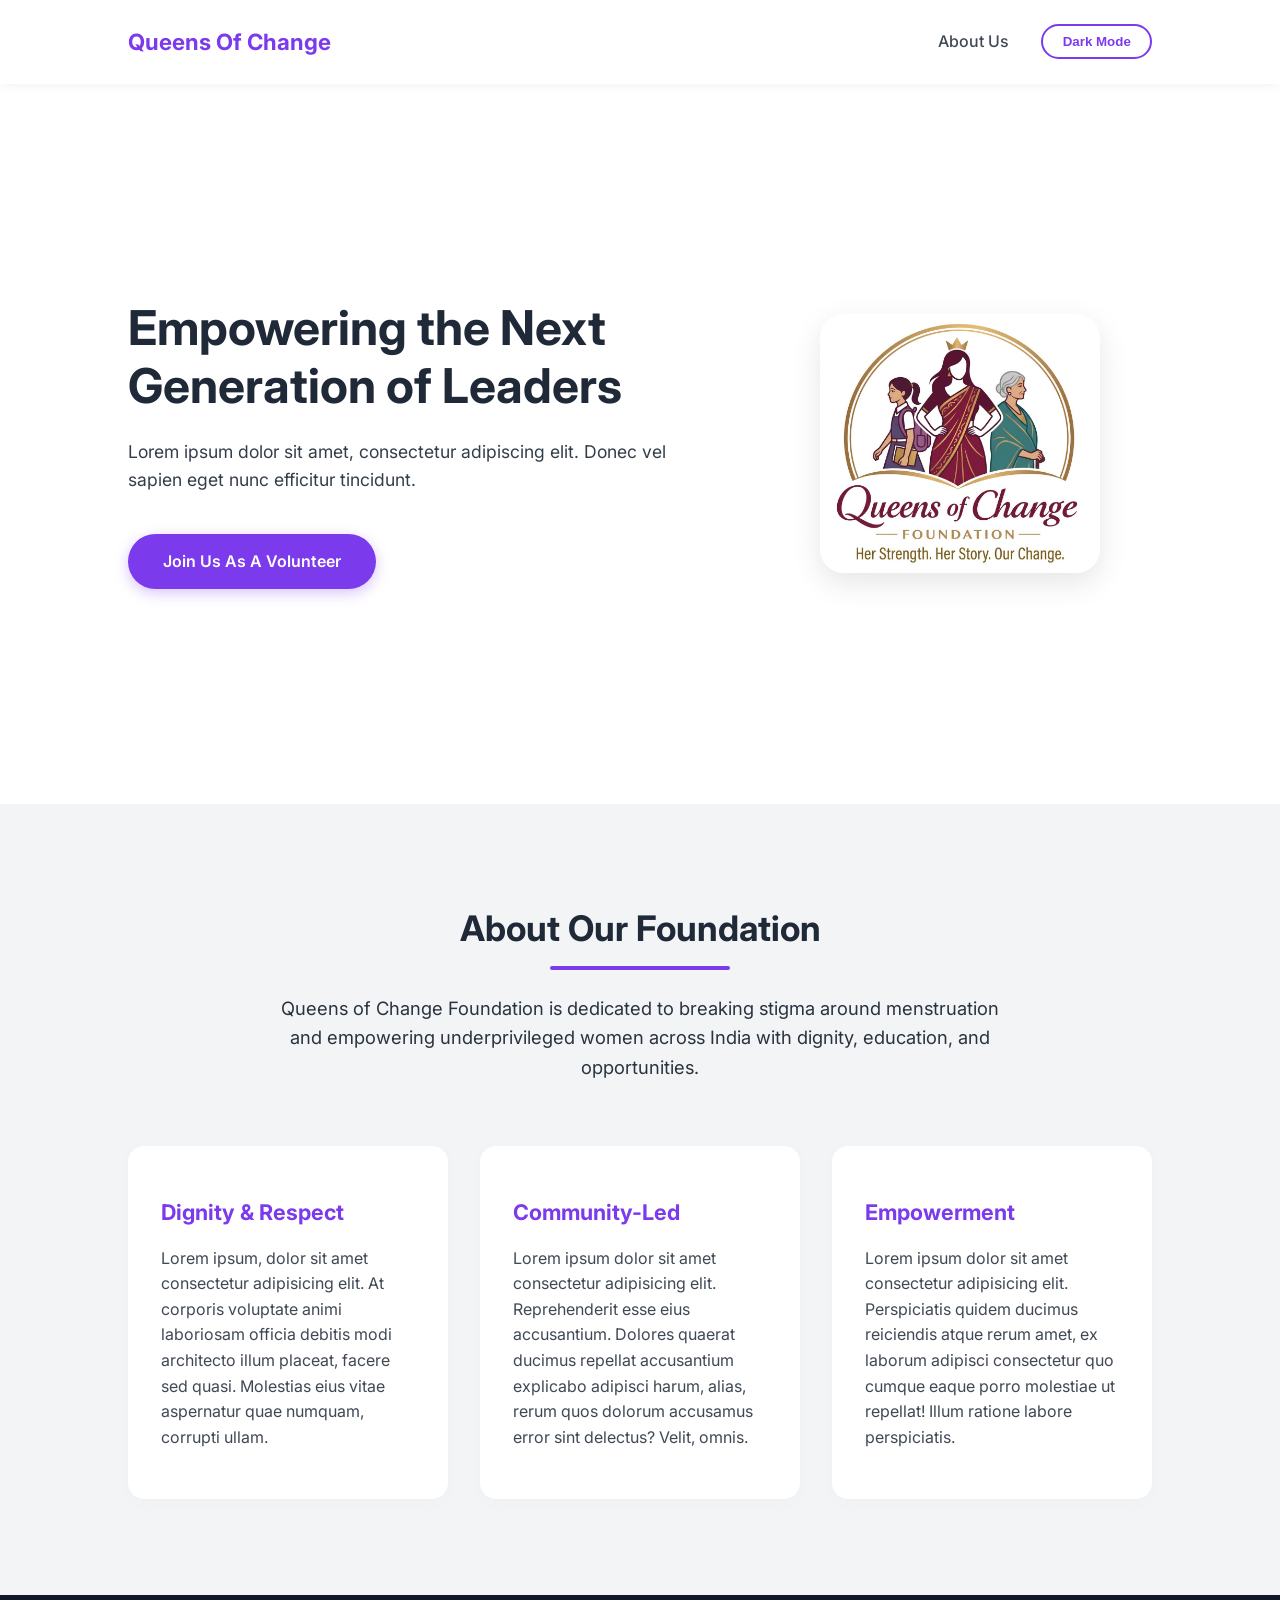
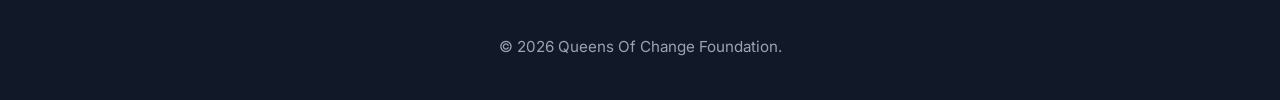
==== Index.HTML @ 7a83f517 "Add files via upload" ====
<!DOCTYPE html>
<html lang="en">
<head>
    <meta charset="UTF-8">
    <meta name="viewport" content="width=device-width, initial-scale=1.0">
    <title>Queens Of Change Foundation</title>
    <link rel="preconnect" href="https://fonts.googleapis.com">
    <link rel="preconnect" href="https://fonts.gstatic.com" crossorigin>
    <link href="https://fonts.googleapis.com/css2?family=Inter:wght@300;400;600;700&display=swap" rel="stylesheet">
    <link rel="stylesheet" href="Style.css">
</head>
<body>
    <header>
        <div class="logo">Queens Of Change</div>
        <nav class="nav-links">
            <a href="#about" class="nav-link">About Us</a>
        </nav>
        <button class="theme-toggle" id="themeToggle" aria-label="Toggle Dark Mode">Dark Mode</button>
    </header>

    <main>
        <section class="hero">
            <div class="hero-content">
                <h1>Empowering the Next Generation of Leaders</h1>
                <p>Lorem ipsum dolor sit amet, consectetur adipiscing elit. Donec vel sapien eget nunc efficitur tincidunt.
                </p>
                <a href="volunteer.html" class="cta-btn">Join Us As A Volunteer</a>
            </div>

            <div class="hero-image">
                <img src="QOC LOGO.jpeg" alt="Queens Of Change Foundation Logo" />
            </div>
        </section>

        <section class="about" id="about">
            <h2 class="section-title">About Our Foundation</h2>
            <p class="about-text">
                Queens of Change Foundation is dedicated to breaking stigma around menstruation and empowering underprivileged women across India with dignity, education, and opportunities.
            </p>

            <div class="cards-container">
                <div class="card">
                    <h3>Dignity & Respect</h3>
                    <p>Lorem ipsum, dolor sit amet consectetur adipisicing elit. At corporis voluptate animi laboriosam officia debitis modi architecto illum placeat, facere sed quasi. Molestias eius vitae aspernatur quae numquam, corrupti ullam.</p>
                </div>
                <div class="card">
                    <h3>Community-Led</h3>
                    <p>Lorem ipsum dolor sit amet consectetur adipisicing elit. Reprehenderit esse eius accusantium. Dolores quaerat ducimus repellat accusantium explicabo adipisci harum, alias, rerum quos dolorum accusamus error sint delectus? Velit, omnis.</p>
                </div>
                <div class="card">
                    <h3>Empowerment</h3>
                    <p>Lorem ipsum dolor sit amet consectetur adipisicing elit. Perspiciatis quidem ducimus reiciendis atque rerum amet, ex laborum adipisci consectetur quo cumque eaque porro molestiae ut repellat! Illum ratione labore perspiciatis.</p>
                </div>
            </div>
        </section>
    </main>

    <footer>
        <p>&copy; 2026 Queens Of Change Foundation.</p>
    </footer>

    <script src="Script.js"></script>
</body>
</html>
---- Style.css ----
:root {
    --bg-color: #ffffff;
    --text-color: #1f2937;
    --primary-color: #7c3aed; 
    --primary-hover: #6d28d9;
    --card-bg: #f3f4f6;
    --card-border: transparent;
    --footer-bg: #111827;
    --footer-text: #9ca3af;
    --transition: all 0.3s cubic-bezier(0.4, 0, 0.2, 1);
}

[data-theme="dark"] {
    --bg-color: #0f172a;
    --text-color: #f1f5f9;
    --primary-color: #a78bfa;
    --primary-hover: #c4b5fd;
    --card-bg: #1e293b;
    --card-border: rgba(255, 255, 255, 0.05);
    --footer-bg: #020617;
    --footer-text: #94a3b8;
}

* {
    box-sizing: border-box;
    margin: 0;
    padding: 0;
}

html {
    scroll-behavior: smooth;
}

body {
    font-family: 'Inter', sans-serif;
    background-color: var(--bg-color);
    color: var(--text-color);
    line-height: 1.6;
    transition: var(--transition);
}

header {
    display: flex;
    justify-content: space-between;
    align-items: center;
    padding: 1.5rem 10%;
    position: sticky;
    top: 0;
    background-color: var(--bg-color);
    z-index: 100;
    box-shadow: 0 2px 10px rgba(0, 0, 0, 0.05);
    transition: var(--transition);
}

.logo {
    font-weight: 700;
    font-size: 1.4rem;
    color: var(--primary-color);
}

.nav-links {
    display: flex;
    gap: 2rem;
    align-items: center;
    margin-left: auto;
    margin-right: 2rem;
}

.nav-link {
    color: var(--text-color);
    text-decoration: none;
    font-weight: 500;
    font-size: 1rem;
    transition: var(--transition);
    opacity: 0.85;
}

.nav-link:hover {
    color: var(--primary-color);
    opacity: 1;
}

.theme-toggle {
    background: none;
    border: 2px solid var(--primary-color);
    color: var(--primary-color);
    padding: 0.5rem 1.2rem;
    border-radius: 20px;
    cursor: pointer;
    font-weight: 600;
    transition: var(--transition);
}

.theme-toggle:hover {
    background-color: var(--primary-color);
    color: var(--bg-color);
}

.hero {
    display: flex;
    align-items: center;
    justify-content: space-between;
    padding: 4rem 10%;
    min-height: 80vh;
    gap: 4rem;
}

.hero-content {
    flex: 1.2;
    max-width: 600px;
}

.hero-content h1 {
    font-size: 3rem;
    line-height: 1.2;
    margin-bottom: 1.5rem;
    font-weight: 700;
}

.hero-content p {
    font-size: 1.1rem;
    margin-bottom: 2.5rem;
    opacity: 0.9;
}

.cta-btn {
    display: inline-block;
    background-color: var(--primary-color);
    color: #fff;
    padding: 0.9rem 2.2rem;
    border-radius: 30px;
    text-decoration: none;
    font-weight: 600;
    transition: var(--transition);
    box-shadow: 0 4px 14px rgba(124, 58, 237, 0.3);
}

.cta-btn:hover {
    background-color: var(--primary-hover);
    transform: translateY(-2px);
    box-shadow: 0 6px 20px rgba(124, 58, 237, 0.4);
}

.hero-image {
    flex: 0.8;
    display: flex;
    justify-content: center;
    align-items: center;
}

.hero-image img {
    width: 100%;
    max-width: 280px;
    height: auto;
    border-radius: 24px;
    box-shadow: 0 10px 30px rgba(0, 0, 0, 0.1);
    animation: float 6s ease-in-out infinite;
}

@keyframes float {
    0%, 100% { transform: translateY(0); }
    50% { transform: translateY(-12px); }
}

.about {
    padding: 6rem 10%;
    background-color: var(--card-bg);
    transition: var(--transition);
    text-align: center;
}

.section-title {
    font-size: 2.2rem;
    margin-bottom: 1.5rem;
    position: relative;
    display: inline-block;
}

.section-title::after {
    content: '';
    display: block;
    width: 50%;
    height: 4px;
    background-color: var(--primary-color);
    margin: 0.6rem auto 0;
    border-radius: 2px;
}

.about-text {
    max-width: 750px;
    margin: 0 auto 4rem;
    font-size: 1.15rem;
    opacity: 0.95;
}

.cards-container {
    display: grid;
    grid-template-columns: repeat(auto-fit, minmax(280px, 1fr));
    gap: 2rem;
}

.card {
    background-color: var(--bg-color);
    padding: 3rem 2rem;
    border-radius: 16px;
    border: 1px solid var(--card-border);
    box-shadow: 0 4px 20px rgba(0, 0, 0, 0.02);
    transition: var(--transition);
    text-align: left;
}

.card:hover {
    transform: translateY(-6px);
    box-shadow: 0 12px 30px rgba(0, 0, 0, 0.08);
}

.card h3 {
    font-size: 1.35rem;
    margin-bottom: 1rem;
    color: var(--primary-color);
}

.card p {
    font-size: 1rem;
    opacity: 0.85;
}

.form-section {
    padding: 5rem 10%;
    min-height: 80vh;
    display: flex;
    justify-content: center;
    align-items: center;
}

.form-container {
    background-color: var(--card-bg);
    border: 1px solid var(--card-border);
    padding: 3.5rem 3rem;
    border-radius: 20px;
    width: 100%;
    max-width: 650px;
    box-shadow: 0 10px 30px rgba(0, 0, 0, 0.02);
    transition: var(--transition);
}

.form-container h2 {
    font-size: 2.2rem;
    margin-bottom: 0.5rem;
    color: var(--text-color);
}

.form-subtitle {
    font-size: 1rem;
    opacity: 0.8;
    margin-bottom: 2.5rem;
    line-height: 1.5;
}

.volunteer-form {
    display: flex;
    flex-direction: column;
    gap: 1.5rem;
}

.form-group {
    display: flex;
    flex-direction: column;
    gap: 0.5rem;
    text-align: left;
}

.form-group label {
    font-size: 0.95rem;
    font-weight: 600;
    color: var(--text-color);
}

.form-group input,
.form-group select,
.form-group textarea {
    width: 100%;
    padding: 0.85rem 1.2rem;
    border-radius: 10px;
    border: 2px solid transparent;
    background-color: var(--bg-color);
    color: var(--text-color);
    font-family: inherit;
    font-size: 1rem;
    transition: var(--transition);
    box-shadow: 0 2px 5px rgba(0,0,0,0.01);
}

.form-group input:hover,
.form-group select:hover,
.form-group textarea:hover {
    border-color: rgba(124, 58, 237, 0.4);
}

[data-theme="dark"] .form-group input:hover,
[data-theme="dark"] .form-group select:hover,
[data-theme="dark"] .form-group textarea:hover {
    border-color: rgba(167, 139, 250, 0.4);
}

.form-group input:focus,
.form-group select:focus,
.form-group textarea:focus {
    outline: none;
    border-color: var(--primary-color);
}

.select-wrapper {
    position: relative;
    width: 100%;
}

.select-wrapper select {
    appearance: none;
    -webkit-appearance: none;
    -moz-appearance: none;
    padding-right: 2.5rem;
    cursor: pointer;
}

.select-wrapper::after {
    content: "";
    position: absolute;
    right: 1.2rem;
    top: 50%;
    transform: translateY(-50%);
    width: 12px;
    height: 12px;
    background-image: url("data:image/svg+xml,%3Csvg xmlns='http://www.w3.org/2000/svg' fill='none' viewBox='0 0 24 24' stroke='%237c3aed' stroke-width='3'%3E%3Cpath stroke-linecap='round' stroke-linejoin='round' d='M19.5 8.25l-7.5 7.5-7.5-7.5'/%3E%3C/svg%3E");
    background-size: contain;
    background-repeat: no-repeat;
    pointer-events: none;
    transition: var(--transition);
}

[data-theme="dark"] .select-wrapper::after {
    background-image: url("data:image/svg+xml,%3Csvg xmlns='http://www.w3.org/2000/svg' fill='none' viewBox='0 0 24 24' stroke='%23a78bfa' stroke-width='3'%3E%3Cpath stroke-linecap='round' stroke-linejoin='round' d='M19.5 8.25l-7.5 7.5-7.5-7.5'/%3E%3C/svg%3E");
}

.char-count {
    font-size: 0.8rem;
    text-align: right;
    margin-top: 0.25rem;
    opacity: 0.6;
}

.submit-btn {
    border: none;
    cursor: pointer;
    font-size: 1rem;
    margin-top: 1rem;
    text-align: center;
}

.success-state {
    text-align: center;
    padding: 2rem 1rem;
    animation: fadeIn 0.5s ease forwards;
}

.success-icon {
    font-size: 4rem;
    color: #10b981;
    margin-bottom: 1.5rem;
    display: inline-block;
    animation: scaleUp 0.4s cubic-bezier(0.175, 0.885, 0.32, 1.275) forwards;
}

.success-state h3 {
    font-size: 1.8rem;
    margin-bottom: 1rem;
}

.success-state p {
    opacity: 0.8;
    line-height: 1.6;
}

@keyframes fadeIn {
    from { opacity: 0; transform: translateY(10px); }
    to { opacity: 1; transform: translateY(0); }
}

@keyframes scaleUp {
    from { transform: scale(0); }
    to { transform: scale(1); }
}


footer {
    background-color: var(--footer-bg);
    color: var(--footer-text);
    text-align: center;
    padding: 2.5rem 1rem;
    font-size: 0.95rem;
    transition: var(--transition);
}

@media (max-width: 968px) {
    .hero { gap: 2rem; }
    .hero-content h1 { font-size: 2.5rem; }
}

@media (max-width: 768px) {
    header { padding: 1rem 5%; }
    .nav-links { gap: 1rem; margin-right: 1rem; }
    .hero {
        flex-direction: column-reverse;
        text-align: center;
        padding: 4rem 5%;
        min-height: auto;
    }
    .hero-content h1 { font-size: 2.2rem; }
    .hero-image img { max-width: 200px; }
    .about { padding: 4rem 5%; }
    .form-section { padding: 3rem 5%; }
    .form-container { padding: 2rem 1.5rem; }
    .form-container h2 { font-size: 1.8rem; }
}
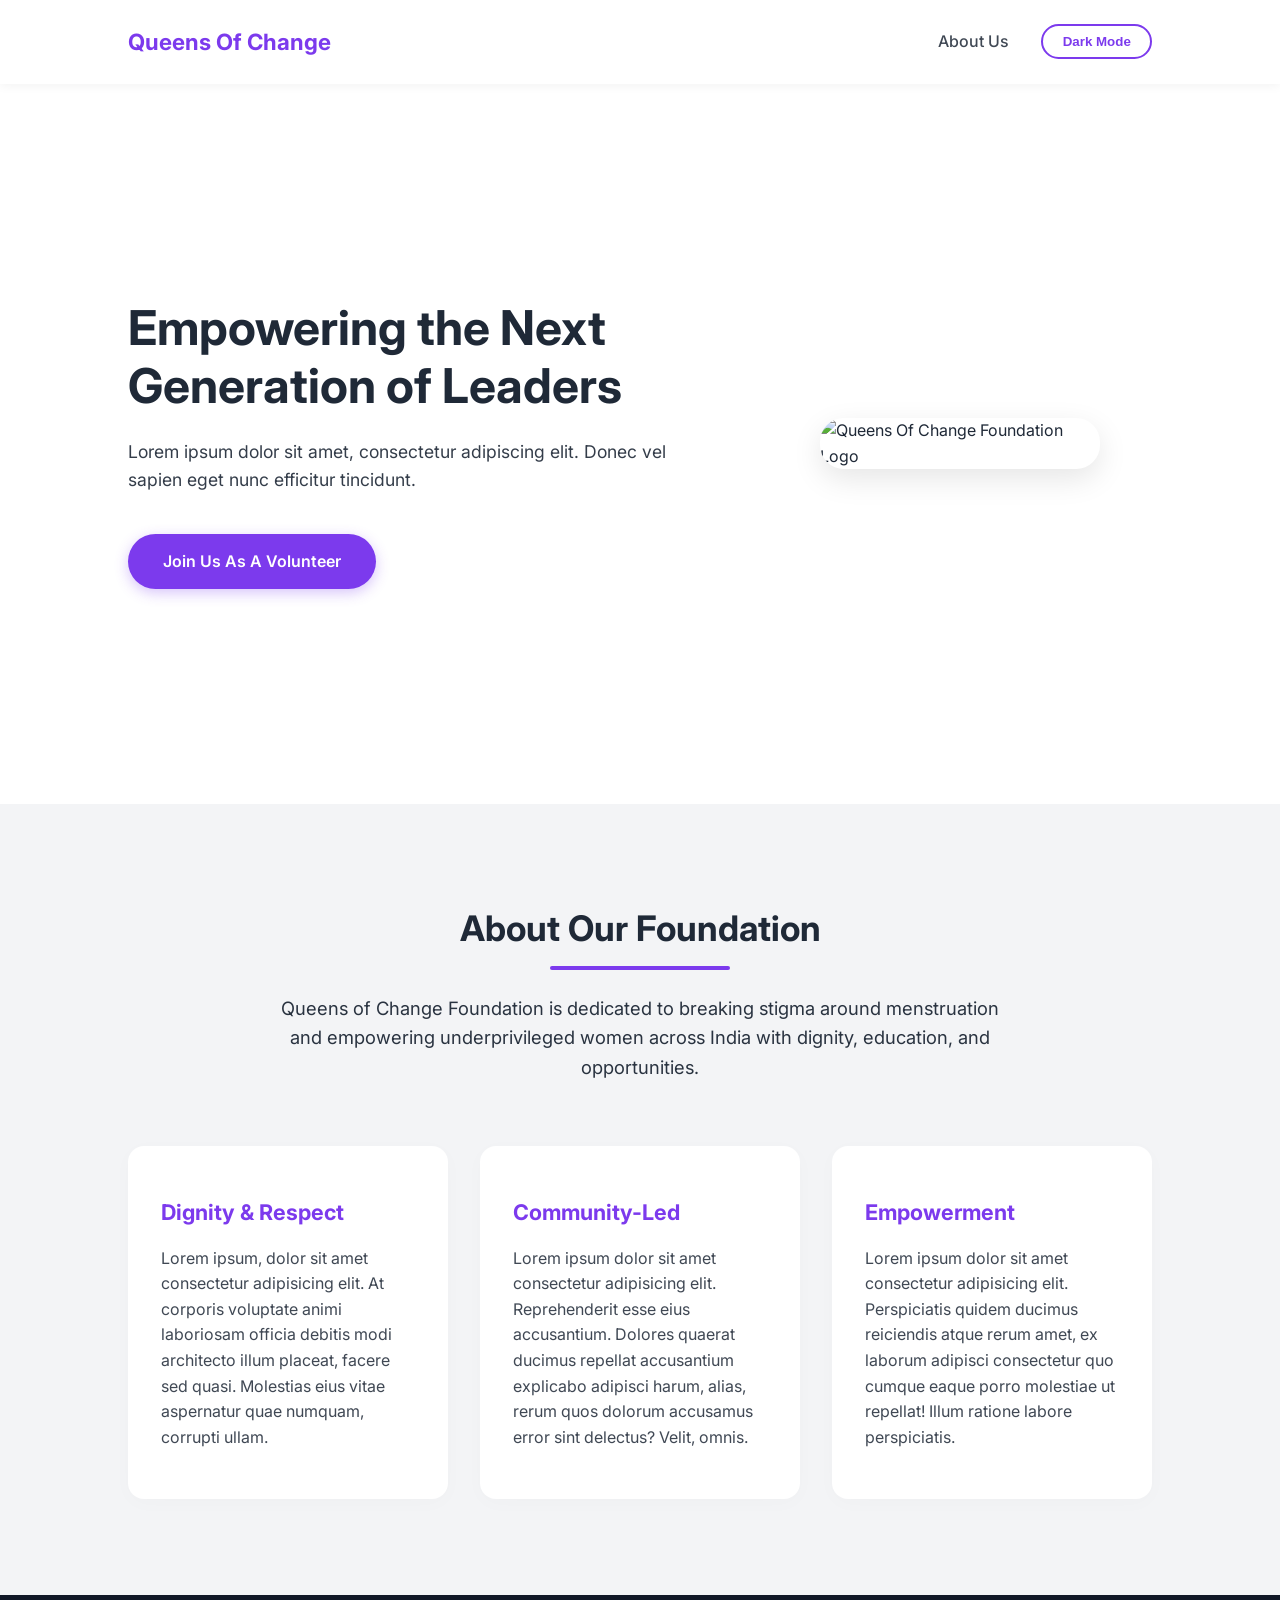
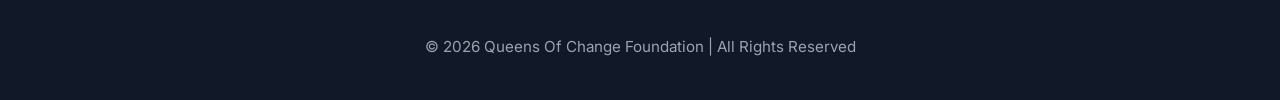
==== commit 40403964: "Update Index.HTML" ====
--- a/Index.HTML
+++ b/Index.HTML
@@ -56,9 +56,9 @@
     </main>
 
     <footer>
-        <p>&copy; 2026 Queens Of Change Foundation.</p>
+        <p>&copy; 2026 Queens Of Change Foundation | All Rights Reserved</p>
     </footer>
 
     <script src="Script.js"></script>
 </body>
-</html>+</html>
